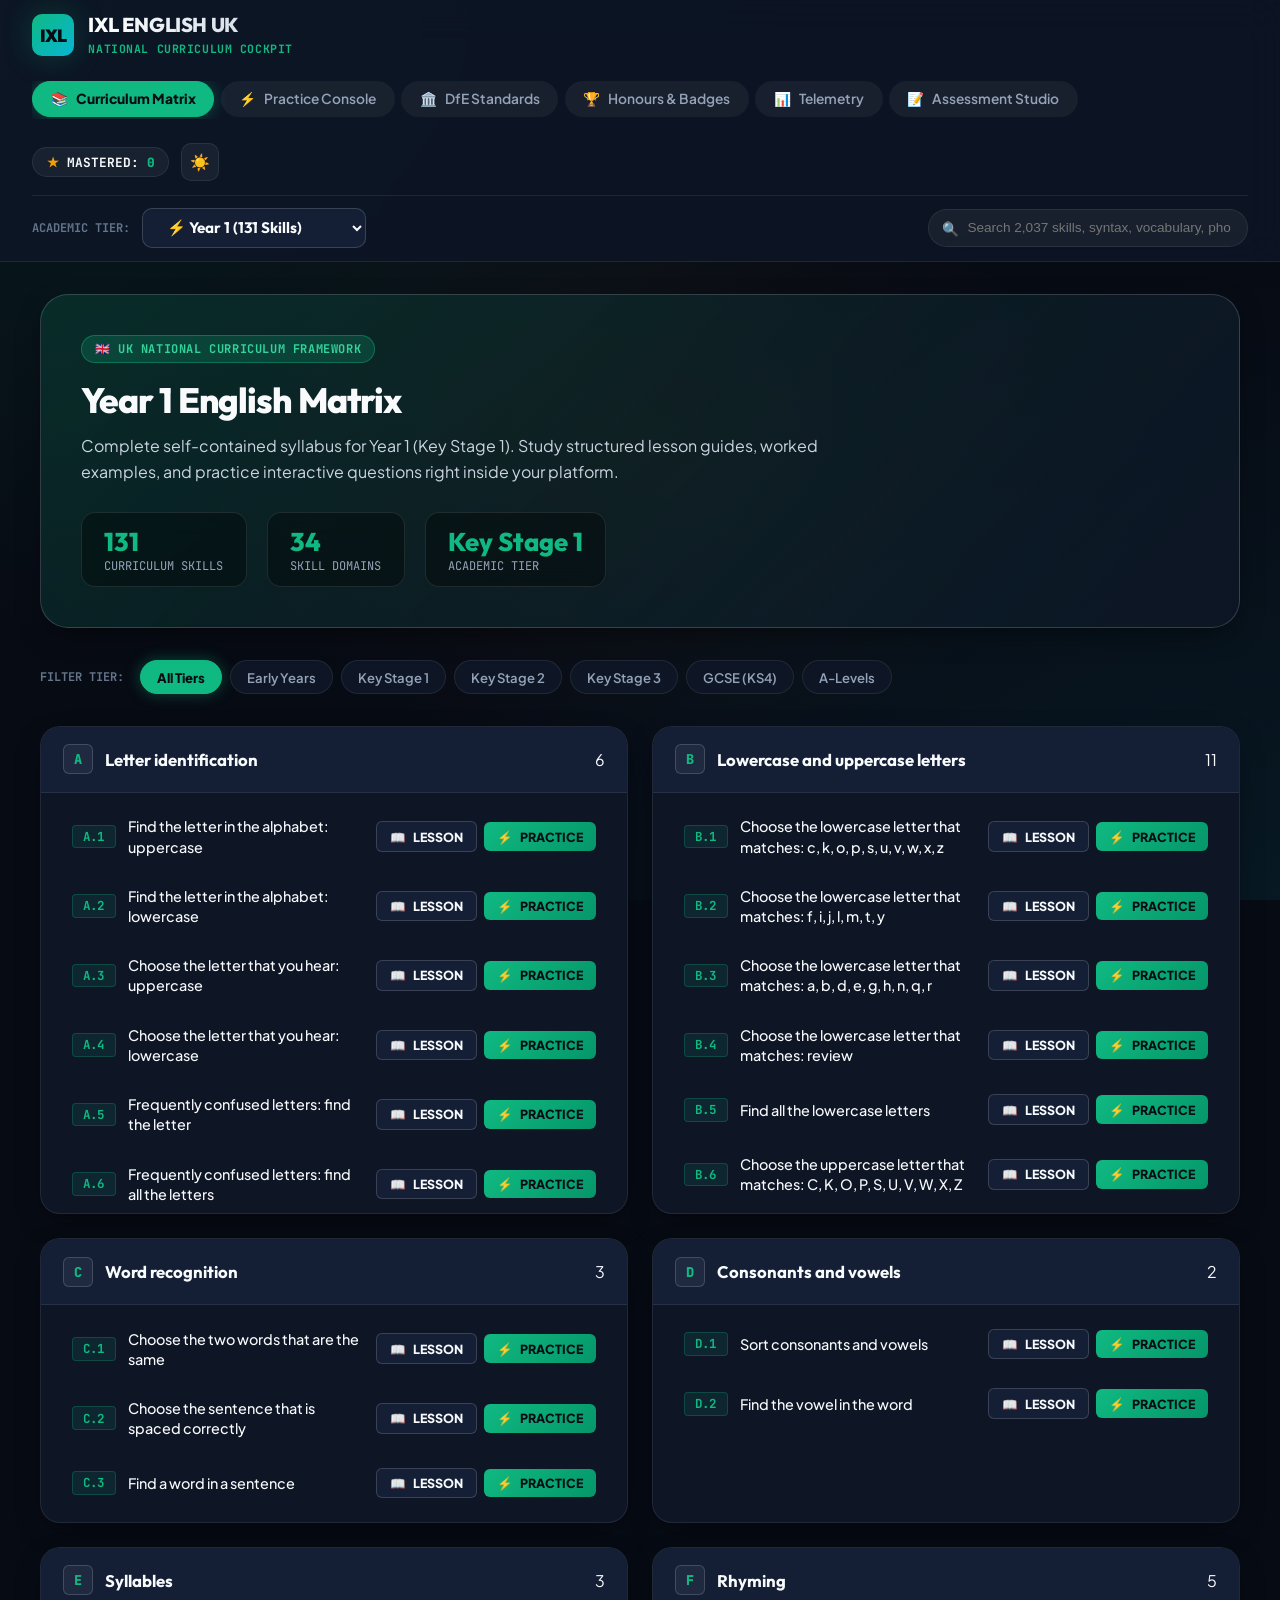
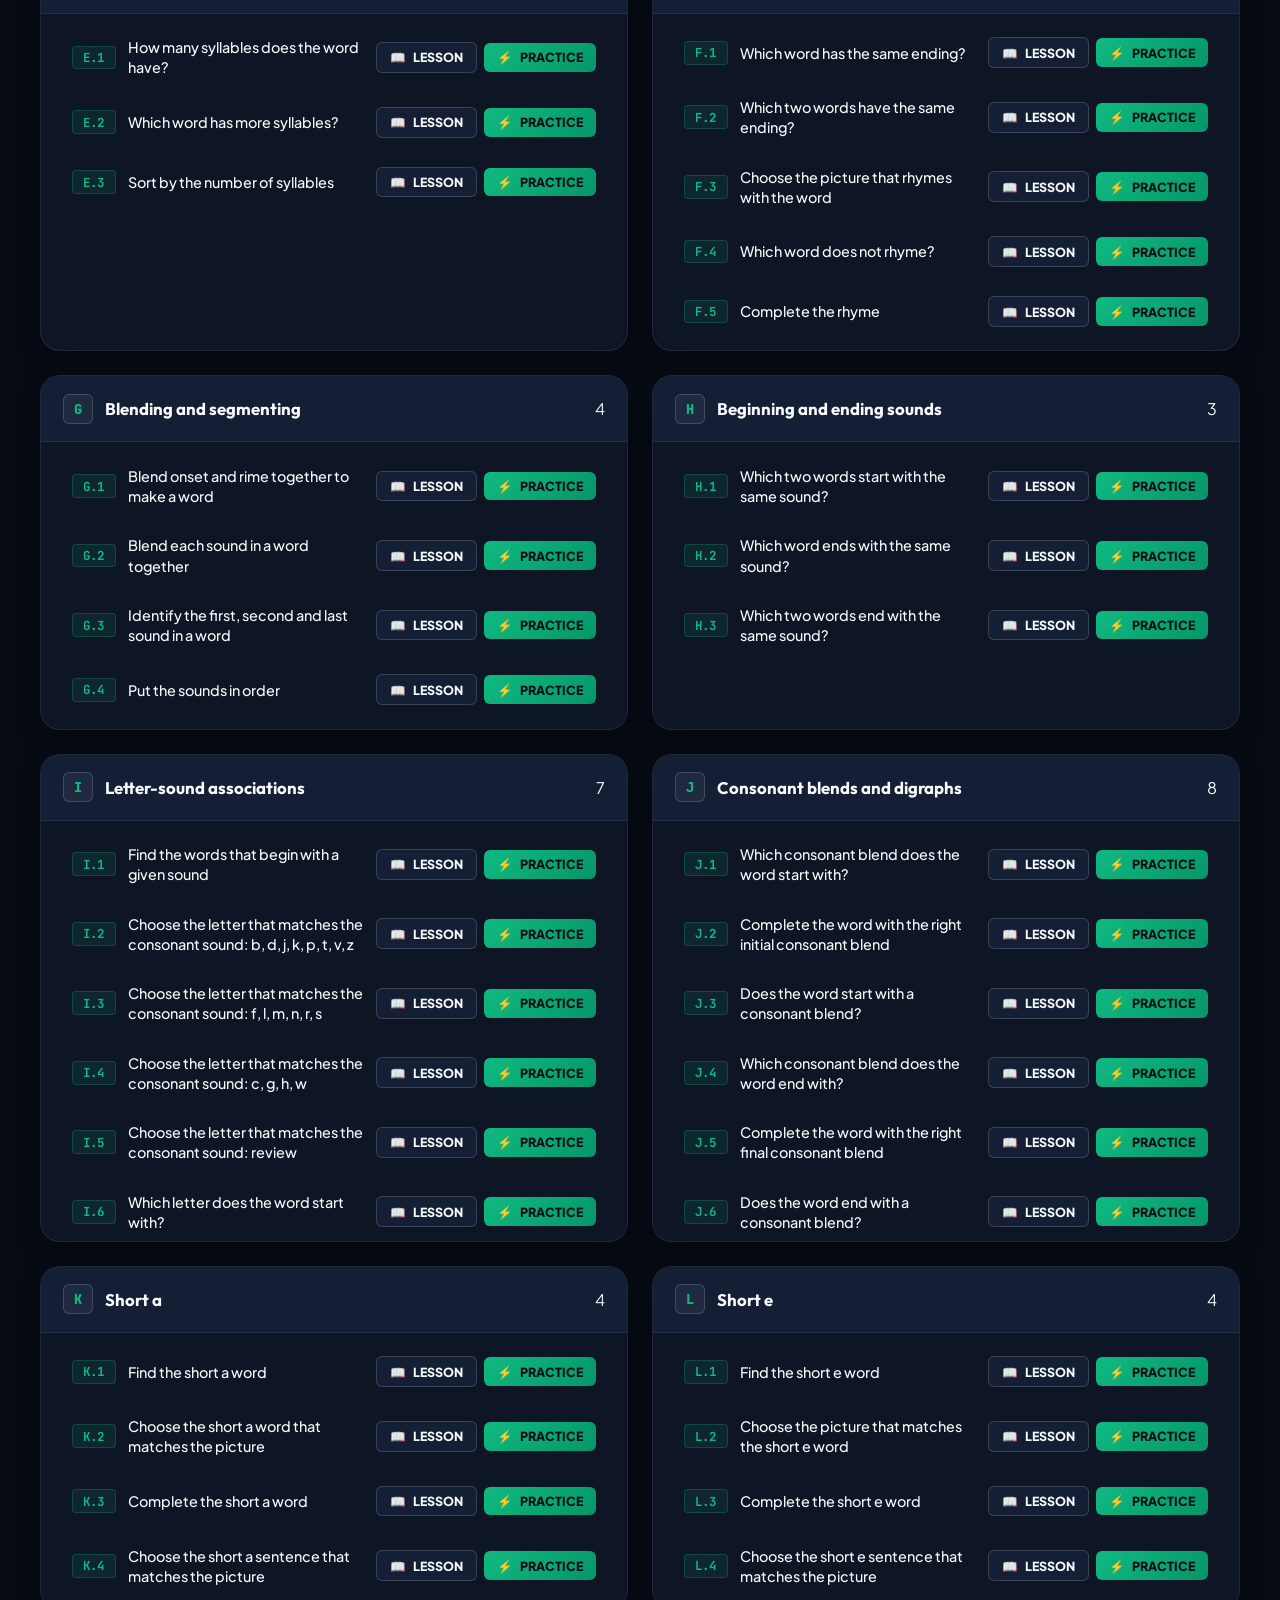
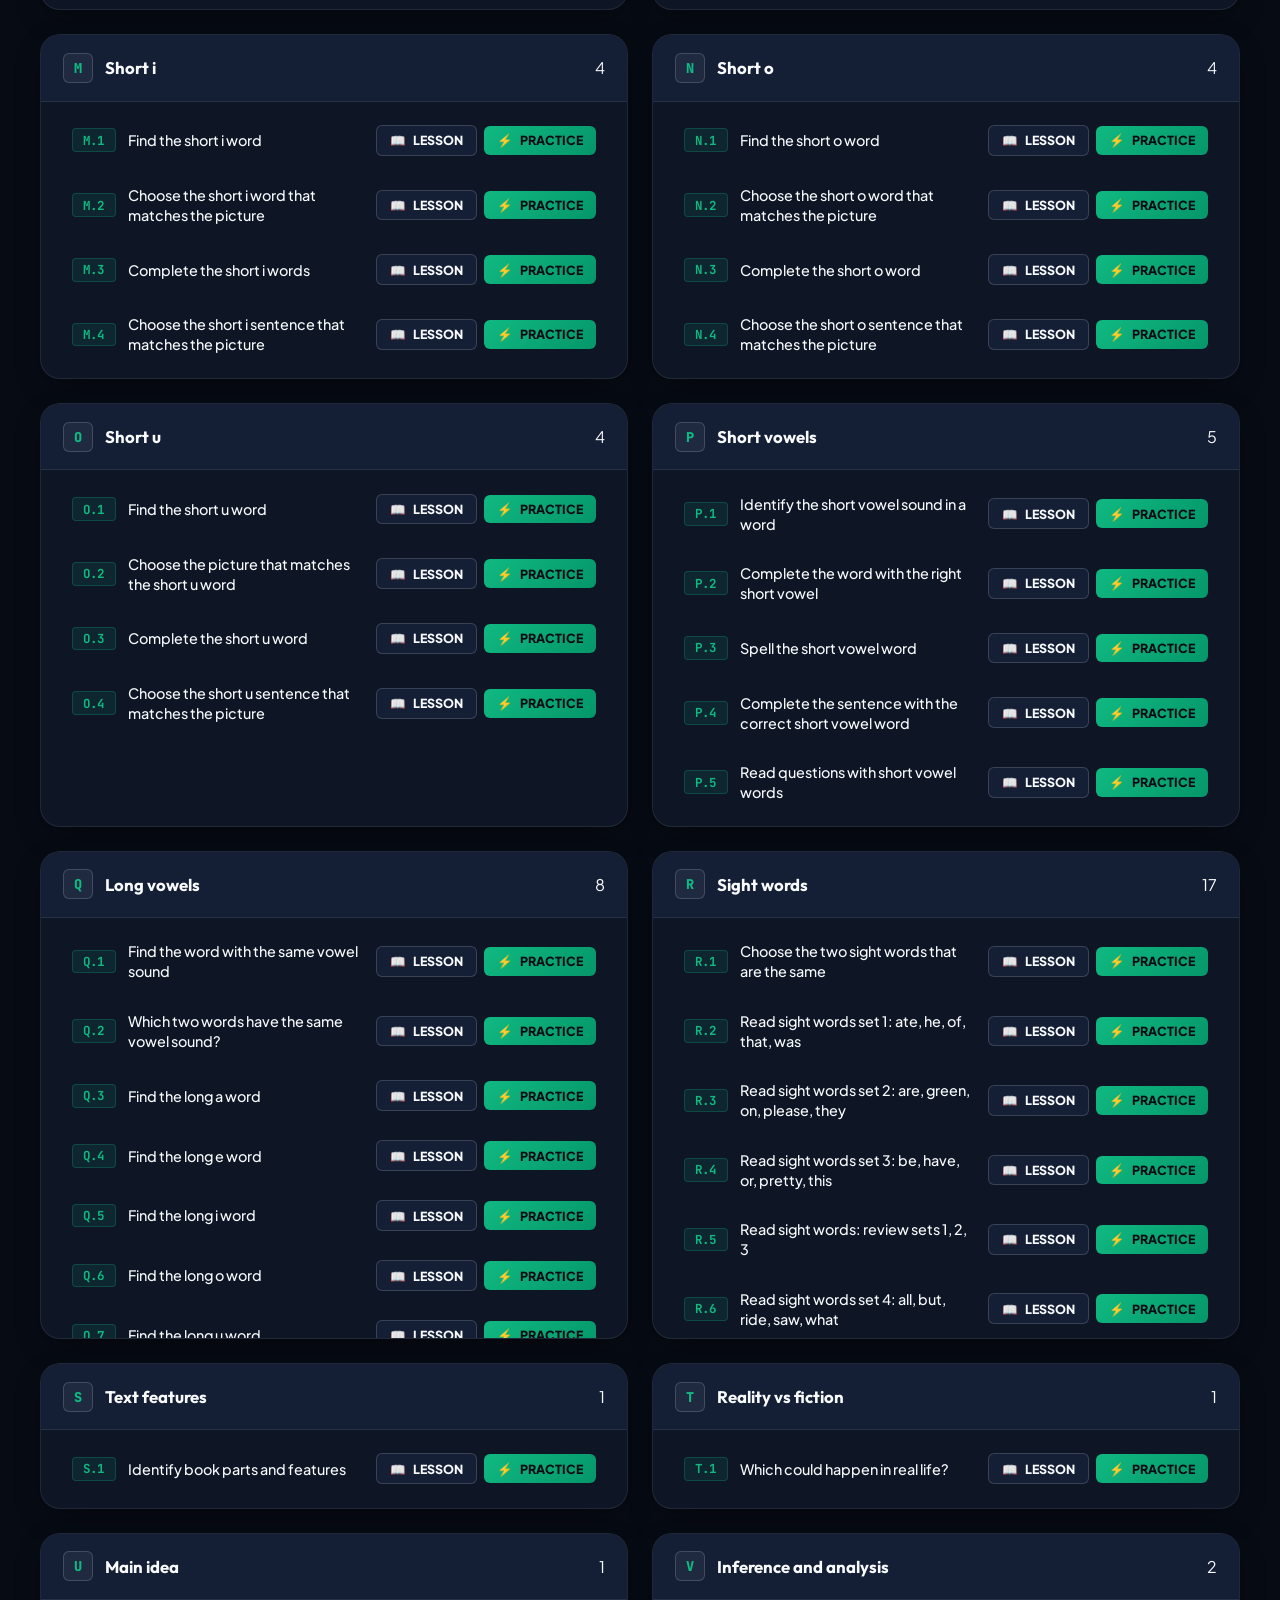
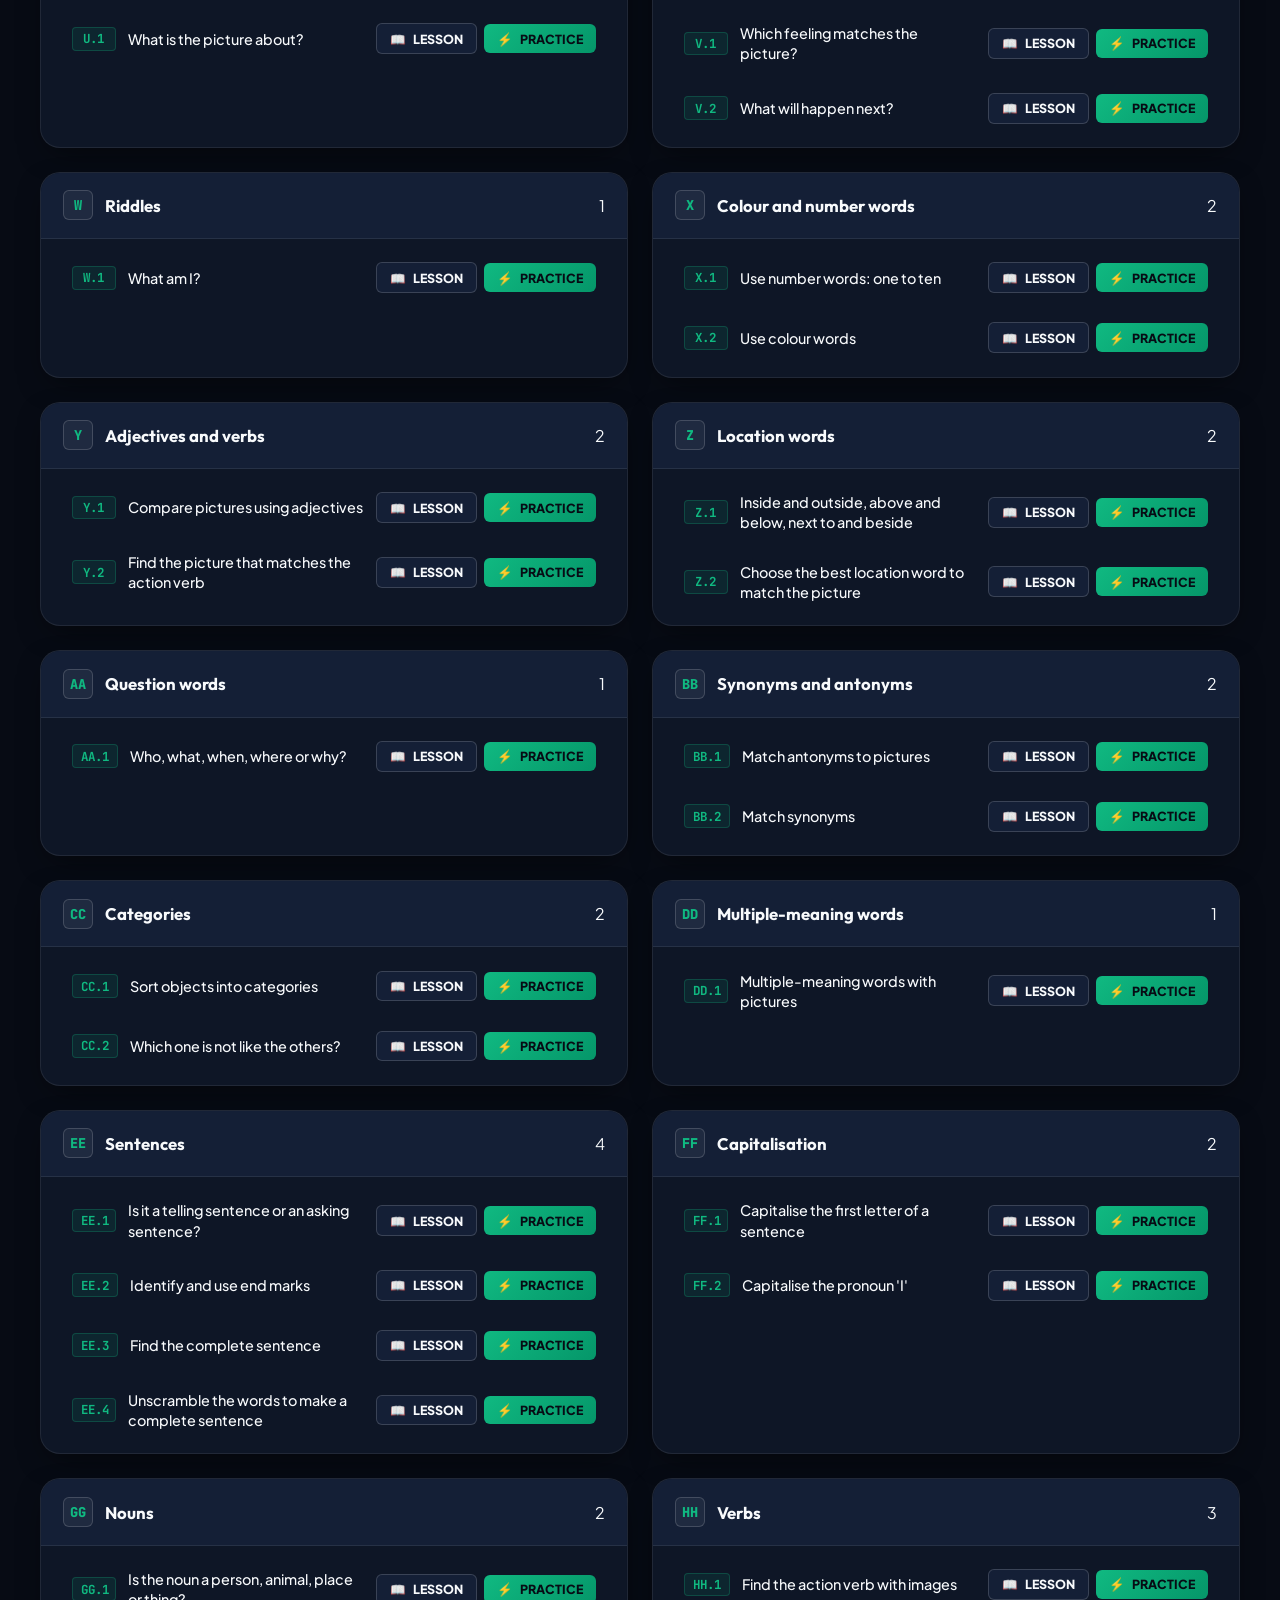
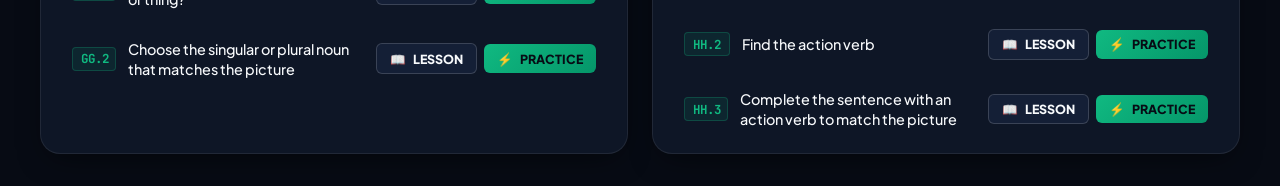
==== index.html @ 1d4b7802 "Add files via upload" ====
<!DOCTYPE html>
<html lang="en" dir="ltr" data-theme="dark">
<head>
  <meta charset="UTF-8">
  <meta name="viewport" content="width=device-width, initial-scale=1.0">
  <title>IXL UK English — Interactive Learning Cockpit</title>
  
  <!-- Fonts -->
  <link rel="preconnect" href="https://fonts.googleapis.com">
  <link rel="preconnect" href="https://fonts.gstatic.com" crossorigin>
  <link href="https://fonts.googleapis.com/css2?family=Outfit:wght@400;500;600;700;800;900&family=Plus+Jakarta+Sans:wght@400;500;600;700;800&family=JetBrains+Mono:wght@400;600;700;800&display=swap" rel="stylesheet">
  
  <!-- Stylesheets -->
  <link rel="stylesheet" href="styles.css">
  <link rel="icon" href="data:image/svg+xml,<svg xmlns='http://www.w3.org/2000/svg' viewBox='0 0 100 100'><text y='.9em' font-size='90'>⚡</text></svg>">
</head>
<body>

  <!-- Confetti Celebration Canvas -->
  <canvas id="confettiCanvas"></canvas>

  <!-- Horizontal App Header -->
  <header class="app-header">
    <!-- Top Row: Brand, Nav Modules, Search & Tools -->
    <div class="header-top-row">
      <a href="#" class="brand-wrapper" onclick="window.app.switchTab('curriculum'); return false;">
        <div class="brand-icon">IXL</div>
        <div class="brand-title-group">
          <h1>IXL ENGLISH UK</h1>
          <span>NATIONAL CURRICULUM COCKPIT</span>
        </div>
      </a>

      <!-- Horizontal Module Navigation -->
      <nav class="top-nav-tabs-bar">
        <button class="top-nav-btn active" data-tab="curriculum">
          <span>📚</span>
          <span>Curriculum Matrix</span>
        </button>
        <button class="top-nav-btn" data-tab="practice">
          <span>⚡</span>
          <span>Practice Console</span>
        </button>
        <button class="top-nav-btn" data-tab="standards">
          <span>🏛️</span>
          <span>DfE Standards</span>
        </button>
        <button class="top-nav-btn" data-tab="awards">
          <span>🏆</span>
          <span>Honours & Badges</span>
        </button>
        <button class="top-nav-btn" data-tab="analytics">
          <span>📊</span>
          <span>Telemetry</span>
        </button>
        <button class="top-nav-btn" data-tab="worksheets">
          <span>📝</span>
          <span>Assessment Studio</span>
        </button>
      </nav>

      <!-- Tools & HUD -->
      <div class="header-tools-group">
        <div class="score-badge-hud" title="Mastered Skills (100 SmartScore)">
          <span style="color: var(--accent-amber);">★</span>
          <span>MASTERED:</span>
          <span id="userStarCount" style="color: var(--accent-primary); font-weight: 800;">0</span>
        </div>

        <button class="tool-icon-btn" id="themeToggleBtn" title="Toggle Theme (Dark / Light)">
          <span id="themeIcon">☀️</span>
        </button>
      </div>
    </div>

    <!-- Bottom Controls Row: Horizontal Year Selector & Live Search -->
    <div class="header-controls-row">
      <div class="horizontal-year-selector">
        <span style="font-family: var(--font-mono); font-size: 0.75rem; font-weight: 700; color: var(--text-tertiary); text-transform: uppercase;">Academic Tier:</span>
        <select id="horizontalYearSelect" class="year-dropdown-select" onchange="window.app.selectYear(this.value)">
          <!-- Populated by app.js -->
        </select>
      </div>

      <div class="header-search-box">
        <span class="search-icon-fixed">🔍</span>
        <input type="text" id="globalSearchInput" class="header-search-input" placeholder="Search 2,037 skills, syntax, vocabulary, phonics...">
      </div>
    </div>
  </header>

  <!-- Full-Width Main Viewport -->
  <main class="main-viewport" id="mainContentArea">
    <!-- Rendered dynamically by app.js -->
  </main>

  <!-- Offline Script Engines -->
  <script src="data.js"></script>
  <script src="lessons_engine.js"></script>
  <script src="app.js"></script>
</body>
</html>
---- styles.css ----
@import url('https://fonts.googleapis.com/css2?family=Outfit:wght@400;500;600;700;800;900&family=Plus+Jakarta+Sans:wght@400;500;600;700;800&family=JetBrains+Mono:wght@400;600;700;800&display=swap');

:root {
  /* Vibrant Interactive Palette (Emerald Neon & Cyber Cyan) - NO PURPLE */
  --bg-app: #070b14;
  --bg-surface: #0e1626;
  --bg-surface-elevated: #141f36;
  --bg-surface-glass: rgba(14, 22, 38, 0.85);
  --bg-subtle: rgba(255, 255, 255, 0.05);
  --bg-hover: rgba(255, 255, 255, 0.08);

  --text-primary: #f8fafc;
  --text-secondary: #94a3b8;
  --text-tertiary: #64748b;

  --accent-primary: #10b981;
  --accent-primary-hover: #059669;
  --accent-primary-glow: rgba(16, 185, 129, 0.35);
  
  --accent-cyan: #06b6d4;
  --accent-cyan-hover: #0891b2;
  --accent-cyan-glow: rgba(6, 182, 212, 0.35);

  --accent-amber: #f59e0b;
  --accent-rose: #f43f5e;
  --accent-blue: #2563eb;

  --border-subtle: rgba(255, 255, 255, 0.08);
  --border-medium: rgba(255, 255, 255, 0.16);
  --border-focus: #10b981;

  --font-display: 'Outfit', sans-serif;
  --font-body: 'Plus Jakarta Sans', sans-serif;
  --font-mono: 'JetBrains Mono', monospace;

  --radius-xs: 6px;
  --radius-sm: 10px;
  --radius-md: 14px;
  --radius-lg: 20px;
  --radius-xl: 28px;
  --radius-full: 9999px;

  --shadow-glow-emerald: 0 0 30px rgba(16, 185, 129, 0.25);
  --shadow-glow-cyan: 0 0 30px rgba(6, 182, 212, 0.25);
  --shadow-card: 0 10px 30px -10px rgba(0, 0, 0, 0.6);

  --transition-fast: 0.18s cubic-bezier(0.16, 1, 0.3, 1);
  --transition-smooth: 0.3s cubic-bezier(0.16, 1, 0.3, 1);
}

[data-theme="light"] {
  --bg-app: #f1f5f9;
  --bg-surface: #ffffff;
  --bg-surface-elevated: #f8fafc;
  --bg-surface-glass: rgba(255, 255, 255, 0.92);
  --bg-subtle: rgba(0, 0, 0, 0.03);
  --bg-hover: rgba(0, 0, 0, 0.06);

  --text-primary: #090e1a;
  --text-secondary: #475569;
  --text-tertiary: #94a3b8;

  --border-subtle: rgba(0, 0, 0, 0.08);
  --border-medium: rgba(0, 0, 0, 0.16);
  --shadow-card: 0 10px 30px -10px rgba(0, 0, 0, 0.08);
}

* {
  box-sizing: border-box;
  margin: 0;
  padding: 0;
  -webkit-font-smoothing: antialiased;
}

body {
  font-family: var(--font-body);
  background-color: var(--bg-app);
  color: var(--text-primary);
  min-height: 100vh;
  display: flex;
  flex-direction: column;
  overflow-x: hidden;
  background-image: 
    radial-gradient(at 0% 0%, rgba(16, 185, 129, 0.1) 0px, transparent 50%),
    radial-gradient(at 100% 100%, rgba(6, 182, 212, 0.08) 0px, transparent 50%),
    radial-gradient(at 50% 50%, rgba(245, 158, 11, 0.04) 0px, transparent 50%);
  background-attachment: fixed;
}

/* Scrollbar */
::-webkit-scrollbar { width: 6px; height: 6px; }
::-webkit-scrollbar-track { background: transparent; }
::-webkit-scrollbar-thumb { background: var(--border-medium); border-radius: var(--radius-full); }
::-webkit-scrollbar-thumb:hover { background: var(--text-tertiary); }

/* App Header */
.app-header {
  background: var(--bg-surface-glass);
  backdrop-filter: blur(20px);
  -webkit-backdrop-filter: blur(20px);
  border-bottom: 1px solid var(--border-subtle);
  position: sticky;
  top: 0;
  z-index: 100;
  padding: 0.85rem 2rem;
  display: flex;
  flex-direction: column;
  gap: 0.85rem;
}

.header-top-row {
  display: flex;
  align-items: center;
  justify-content: space-between;
  gap: 1.5rem;
  flex-wrap: wrap;
}

.brand-wrapper {
  display: flex;
  align-items: center;
  gap: 0.9rem;
  text-decoration: none;
  color: inherit;
}

.brand-icon {
  width: 42px;
  height: 42px;
  border-radius: var(--radius-sm);
  background: linear-gradient(135deg, var(--accent-primary) 0%, var(--accent-cyan) 100%);
  color: #070b14;
  display: flex;
  align-items: center;
  justify-content: center;
  font-family: var(--font-display);
  font-weight: 900;
  font-size: 1.1rem;
  box-shadow: var(--shadow-glow-emerald);
  letter-spacing: -0.05em;
}

.brand-title-group h1 {
  font-family: var(--font-display);
  font-size: 1.25rem;
  font-weight: 800;
  letter-spacing: -0.02em;
  line-height: 1.1;
  background: linear-gradient(90deg, #ffffff 0%, #cbd5e1 100%);
  -webkit-background-clip: text;
  -webkit-text-fill-color: transparent;
}

[data-theme="light"] .brand-title-group h1 {
  background: linear-gradient(90deg, #090e1a 0%, #334155 100%);
  -webkit-background-clip: text;
  -webkit-text-fill-color: transparent;
}

.brand-title-group span {
  font-size: 0.72rem;
  font-family: var(--font-mono);
  color: var(--accent-primary);
  letter-spacing: 0.05em;
  text-transform: uppercase;
  font-weight: 700;
}

/* Horizontal Top Navigation Tabs */
.top-nav-tabs-bar {
  display: flex;
  align-items: center;
  gap: 0.4rem;
  overflow-x: auto;
  padding-bottom: 2px;
}

.top-nav-btn {
  display: flex;
  align-items: center;
  gap: 0.5rem;
  padding: 0.55rem 1.1rem;
  border-radius: var(--radius-full);
  border: 1px solid transparent;
  background: var(--bg-subtle);
  color: var(--text-secondary);
  font-family: var(--font-body);
  font-size: 0.86rem;
  font-weight: 600;
  cursor: pointer;
  white-space: nowrap;
  transition: var(--transition-fast);
}

.top-nav-btn:hover {
  background: var(--bg-hover);
  color: var(--text-primary);
}

.top-nav-btn.active {
  background: var(--accent-primary);
  color: #070b14;
  font-weight: 800;
  border-color: var(--accent-primary);
  box-shadow: 0 0 15px var(--accent-primary-glow);
}

/* Horizontal Controls Strip */
.header-controls-row {
  display: flex;
  align-items: center;
  justify-content: space-between;
  gap: 1.25rem;
  flex-wrap: wrap;
  border-top: 1px solid var(--border-subtle);
  padding-top: 0.75rem;
}

.horizontal-year-selector {
  display: flex;
  align-items: center;
  gap: 0.75rem;
  flex-wrap: wrap;
}

.year-dropdown-select {
  height: 40px;
  background: var(--bg-surface-elevated);
  border: 1.5px solid var(--border-medium);
  border-radius: var(--radius-sm);
  color: var(--text-primary);
  font-family: var(--font-display);
  font-size: 0.95rem;
  font-weight: 700;
  padding: 0 1.25rem;
  cursor: pointer;
  outline: none;
  transition: var(--transition-fast);
}

.year-dropdown-select:focus {
  border-color: var(--accent-primary);
  box-shadow: 0 0 0 3px var(--accent-primary-glow);
}

.year-quick-pills-row {
  display: flex;
  gap: 0.35rem;
  overflow-x: auto;
  max-width: 650px;
}

.year-quick-pill {
  background: var(--bg-subtle);
  border: 1px solid var(--border-subtle);
  color: var(--text-secondary);
  font-family: var(--font-mono);
  font-size: 0.76rem;
  font-weight: 600;
  padding: 0.35rem 0.7rem;
  border-radius: var(--radius-xs);
  cursor: pointer;
  white-space: nowrap;
  transition: var(--transition-fast);
}

.year-quick-pill:hover {
  background: var(--bg-hover);
  color: var(--text-primary);
}

.year-quick-pill.active {
  background: rgba(16, 185, 129, 0.15);
  border-color: var(--accent-primary);
  color: var(--accent-primary);
  font-weight: 800;
}

.header-search-box {
  position: relative;
  flex: 0 1 320px;
}

.header-search-input {
  width: 100%;
  height: 38px;
  background: var(--bg-subtle);
  border: 1px solid var(--border-subtle);
  border-radius: var(--radius-full);
  padding: 0 1rem 0 2.4rem;
  font-size: 0.85rem;
  color: var(--text-primary);
  outline: none;
  transition: var(--transition-fast);
}

.header-search-input:focus {
  background: var(--bg-surface);
  border-color: var(--accent-primary);
  box-shadow: 0 0 0 3px var(--accent-primary-glow);
}

.search-icon-fixed {
  position: absolute;
  left: 0.9rem;
  top: 50%;
  transform: translateY(-50%);
  color: var(--text-tertiary);
  font-size: 0.85rem;
  pointer-events: none;
}

.header-tools-group {
  display: flex;
  align-items: center;
  gap: 0.75rem;
}

.score-badge-hud {
  display: flex;
  align-items: center;
  gap: 0.5rem;
  background: var(--bg-subtle);
  border: 1px solid var(--border-subtle);
  padding: 0.35rem 0.85rem;
  border-radius: var(--radius-full);
  font-family: var(--font-mono);
  font-size: 0.8rem;
  font-weight: 700;
}

.tool-icon-btn {
  width: 38px;
  height: 38px;
  border-radius: var(--radius-sm);
  background: var(--bg-subtle);
  border: 1px solid var(--border-subtle);
  color: var(--text-secondary);
  display: flex;
  align-items: center;
  justify-content: center;
  cursor: pointer;
  font-size: 1rem;
  transition: var(--transition-fast);
}

.tool-icon-btn:hover {
  background: var(--bg-hover);
  color: var(--text-primary);
  border-color: var(--border-medium);
}

/* Full Width Main Viewport */
.main-viewport {
  flex: 1;
  padding: 2rem 2.5rem;
  max-width: 1600px;
  margin: 0 auto;
  width: 100%;
}

/* Hero Section */
.view-hero-card {
  background: linear-gradient(135deg, rgba(16, 185, 129, 0.15) 0%, rgba(14, 22, 38, 0.85) 100%);
  border: 1.5px solid var(--border-medium);
  border-radius: var(--radius-xl);
  padding: 2.5rem;
  margin-bottom: 2rem;
  position: relative;
  overflow: hidden;
  box-shadow: var(--shadow-card);
}

.hero-tag-badge {
  display: inline-flex;
  align-items: center;
  gap: 0.4rem;
  background: rgba(16, 185, 129, 0.2);
  border: 1px solid rgba(16, 185, 129, 0.4);
  color: #34d399;
  font-family: var(--font-mono);
  font-size: 0.75rem;
  font-weight: 700;
  text-transform: uppercase;
  letter-spacing: 0.05em;
  padding: 0.3rem 0.8rem;
  border-radius: var(--radius-full);
  margin-bottom: 1rem;
}

.hero-heading {
  font-family: var(--font-display);
  font-size: 2.2rem;
  font-weight: 800;
  letter-spacing: -0.03em;
  line-height: 1.2;
  margin-bottom: 0.75rem;
}

.hero-subtitle {
  color: #cbd5e1;
  font-size: 1rem;
  max-width: 750px;
  line-height: 1.6;
  margin-bottom: 1.75rem;
}

.hero-telemetry-row {
  display: flex;
  gap: 1.25rem;
  flex-wrap: wrap;
}

.telemetry-node {
  background: rgba(0, 0, 0, 0.35);
  border: 1px solid rgba(255, 255, 255, 0.1);
  backdrop-filter: blur(10px);
  padding: 0.75rem 1.4rem;
  border-radius: var(--radius-md);
  display: flex;
  flex-direction: column;
}

.telemetry-node-val {
  font-family: var(--font-display);
  font-size: 1.6rem;
  font-weight: 800;
  color: var(--accent-primary);
}

.telemetry-node-label {
  font-size: 0.75rem;
  font-family: var(--font-mono);
  color: #94a3b8;
  text-transform: uppercase;
}

/* Key Stage Filter Pills */
.filter-strip {
  display: flex;
  gap: 0.5rem;
  flex-wrap: wrap;
  align-items: center;
  margin-bottom: 2rem;
}

.filter-pill {
  background: var(--bg-surface);
  border: 1px solid var(--border-subtle);
  color: var(--text-secondary);
  font-family: var(--font-body);
  font-size: 0.82rem;
  font-weight: 600;
  padding: 0.45rem 1rem;
  border-radius: var(--radius-full);
  cursor: pointer;
  transition: var(--transition-fast);
}

.filter-pill:hover {
  background: var(--bg-hover);
  color: var(--text-primary);
  border-color: var(--border-medium);
}

.filter-pill.active {
  background: var(--accent-primary);
  color: #070b14;
  border-color: var(--accent-primary);
  font-weight: 800;
  box-shadow: 0 0 15px var(--accent-primary-glow);
}

/* Curriculum Grid */
.curriculum-grid {
  display: grid;
  grid-template-columns: repeat(auto-fill, minmax(440px, 1fr));
  gap: 1.5rem;
}

.module-card {
  background: var(--bg-surface);
  border: 1px solid var(--border-subtle);
  border-radius: var(--radius-lg);
  overflow: hidden;
  box-shadow: var(--shadow-card);
  transition: var(--transition-smooth);
  display: flex;
  flex-direction: column;
}

.module-card:hover {
  border-color: var(--border-medium);
  transform: translateY(-3px);
}

.module-card-header {
  padding: 1.1rem 1.4rem;
  background: var(--bg-surface-elevated);
  border-bottom: 1px solid var(--border-subtle);
  display: flex;
  align-items: center;
  justify-content: space-between;
}

.module-code-badge {
  width: 30px;
  height: 30px;
  border-radius: var(--radius-xs);
  background: var(--bg-subtle);
  border: 1px solid var(--border-medium);
  font-family: var(--font-mono);
  font-weight: 800;
  font-size: 0.85rem;
  display: flex;
  align-items: center;
  justify-content: center;
  color: var(--accent-primary);
}

.module-title {
  font-family: var(--font-display);
  font-size: 1.05rem;
  font-weight: 700;
  color: var(--text-primary);
}

.skills-scroll-deck {
  padding: 0.75rem 1rem;
  display: flex;
  flex-direction: column;
  gap: 0.4rem;
  max-height: 420px;
  overflow-y: auto;
}

.skill-row {
  display: flex;
  align-items: center;
  justify-content: space-between;
  padding: 0.65rem 0.85rem;
  border-radius: var(--radius-sm);
  background: transparent;
  border: 1px solid transparent;
  transition: var(--transition-fast);
  gap: 0.75rem;
}

.skill-row:hover {
  background: var(--bg-hover);
  border-color: var(--border-subtle);
}

.skill-row-left {
  display: flex;
  align-items: center;
  gap: 0.75rem;
  flex: 1;
  cursor: pointer;
}

.skill-id-tag {
  font-family: var(--font-mono);
  font-size: 0.78rem;
  font-weight: 700;
  color: var(--accent-primary);
  background: rgba(16, 185, 129, 0.1);
  border: 1px solid rgba(16, 185, 129, 0.25);
  padding: 0.15rem 0.5rem;
  border-radius: 4px;
  min-width: 44px;
  text-align: center;
}

.skill-title-label {
  font-size: 0.9rem;
  font-weight: 500;
  color: var(--text-primary);
  line-height: 1.4;
}

.skill-action-pack {
  display: flex;
  align-items: center;
  gap: 0.4rem;
}

.action-launch-btn {
  background: linear-gradient(135deg, var(--accent-primary) 0%, var(--accent-primary-hover) 100%);
  color: #070b14;
  border: none;
  font-family: var(--font-body);
  font-size: 0.78rem;
  font-weight: 800;
  padding: 0.4rem 0.85rem;
  border-radius: var(--radius-xs);
  cursor: pointer;
  display: flex;
  align-items: center;
  gap: 0.4rem;
  transition: var(--transition-fast);
}

.action-launch-btn:hover {
  filter: brightness(1.15);
  box-shadow: 0 0 12px var(--accent-primary-glow);
}

/* ====================================================
   PRACTICE COCKPIT & COGNITIVE TERMINAL
   ==================================================== */
.cockpit-container {
  max-width: 960px;
  margin: 0 auto;
  display: flex;
  flex-direction: column;
  gap: 1.5rem;
}

.cockpit-hud-bar {
  background: var(--bg-surface);
  border: 1.5px solid var(--border-subtle);
  border-radius: var(--radius-lg);
  padding: 1.25rem 1.75rem;
  display: flex;
  align-items: center;
  justify-content: space-between;
  box-shadow: var(--shadow-card);
}

.cockpit-meta-group h2 {
  font-family: var(--font-display);
  font-size: 1.35rem;
  font-weight: 800;
  letter-spacing: -0.02em;
}

.cockpit-meta-group p {
  font-size: 0.82rem;
  color: var(--text-secondary);
  font-family: var(--font-mono);
}

.hud-smartscore-box {
  display: flex;
  align-items: center;
  gap: 1.25rem;
}

.score-orb-display {
  text-align: center;
  background: linear-gradient(135deg, rgba(16, 185, 129, 0.15) 0%, rgba(6, 182, 212, 0.15) 100%);
  border: 1.5px solid var(--accent-primary);
  padding: 0.6rem 1.4rem;
  border-radius: var(--radius-md);
  box-shadow: var(--shadow-glow-emerald);
}

.score-orb-val {
  font-family: var(--font-display);
  font-size: 2rem;
  font-weight: 900;
  color: #ffffff;
  line-height: 1;
}

[data-theme="light"] .score-orb-val {
  color: var(--accent-primary);
}

.score-orb-label {
  font-family: var(--font-mono);
  font-size: 0.68rem;
  font-weight: 700;
  text-transform: uppercase;
  color: var(--accent-primary);
}

.cockpit-terminal-card {
  background: var(--bg-surface);
  border: 1.5px solid var(--border-subtle);
  border-radius: var(--radius-xl);
  padding: 2.5rem;
  box-shadow: var(--shadow-card);
  display: flex;
  flex-direction: column;
  gap: 2rem;
  position: relative;
}

.terminal-prompt-text {
  font-family: var(--font-display);
  font-size: 1.35rem;
  font-weight: 700;
  line-height: 1.5;
  color: var(--text-primary);
}

.terminal-passage-box {
  background: var(--bg-surface-elevated);
  border-left: 3px solid var(--accent-primary);
  padding: 1.25rem 1.6rem;
  border-radius: 0 var(--radius-md) var(--radius-md) 0;
  font-size: 1.05rem;
  line-height: 1.8;
  color: var(--text-primary);
}

.audio-synthesizer-btn {
  background: var(--bg-subtle);
  border: 1px solid var(--border-medium);
  color: var(--text-primary);
  font-family: var(--font-mono);
  font-size: 0.82rem;
  font-weight: 600;
  padding: 0.55rem 1.1rem;
  border-radius: var(--radius-sm);
  cursor: pointer;
  display: inline-flex;
  align-items: center;
  gap: 0.6rem;
  align-self: flex-start;
  transition: var(--transition-fast);
}

.audio-synthesizer-btn:hover {
  background: var(--bg-hover);
  border-color: var(--accent-primary);
  color: var(--accent-primary);
}

.cockpit-options-grid {
  display: grid;
  grid-template-columns: repeat(auto-fit, minmax(300px, 1fr));
  gap: 1rem;
}

.cockpit-option-btn {
  background: var(--bg-surface-elevated);
  border: 1.5px solid var(--border-subtle);
  border-radius: var(--radius-md);
  padding: 1.2rem 1.4rem;
  font-family: var(--font-body);
  font-size: 1rem;
  font-weight: 600;
  color: var(--text-primary);
  cursor: pointer;
  display: flex;
  align-items: center;
  gap: 1rem;
  transition: var(--transition-fast);
  text-align: left;
}

.cockpit-option-btn:hover {
  border-color: var(--accent-primary);
  background: rgba(16, 185, 129, 0.08);
  transform: translateY(-2px);
}

.cockpit-option-btn.selected {
  border-color: var(--accent-primary);
  background: rgba(16, 185, 129, 0.15);
  box-shadow: 0 0 15px var(--accent-primary-glow);
}

.key-hint-pill {
  width: 24px;
  height: 24px;
  border-radius: var(--radius-xs);
  background: var(--border-subtle);
  font-family: var(--font-mono);
  font-size: 0.75rem;
  font-weight: 700;
  display: flex;
  align-items: center;
  justify-content: center;
  color: var(--text-secondary);
}

.cockpit-option-btn.selected .key-hint-pill {
  background: var(--accent-primary);
  color: #070b14;
}

.cockpit-footer-controls {
  display: flex;
  justify-content: space-between;
  align-items: center;
  padding-top: 1rem;
  border-top: 1px solid var(--border-subtle);
}

.btn-execute-answer {
  background: linear-gradient(135deg, var(--accent-primary) 0%, var(--accent-cyan) 100%);
  color: #070b14;
  border: none;
  font-family: var(--font-display);
  font-size: 1.05rem;
  font-weight: 900;
  padding: 0.9rem 2.5rem;
  border-radius: var(--radius-md);
  cursor: pointer;
  box-shadow: var(--shadow-glow-emerald);
  transition: var(--transition-fast);
}

.btn-execute-answer:hover {
  filter: brightness(1.15);
  transform: translateY(-2px);
}

/* Diagnostic Feedback */
.diagnostic-terminal-feedback {
  border-radius: var(--radius-lg);
  padding: 1.6rem 1.8rem;
  margin-top: 1.5rem;
  display: flex;
  flex-direction: column;
  gap: 1rem;
  animation: slideUp 0.3s cubic-bezier(0.16, 1, 0.3, 1);
}

.diag-correct {
  background: rgba(16, 185, 129, 0.1);
  border: 1.5px solid var(--accent-primary);
}

.diag-incorrect {
  background: rgba(244, 63, 94, 0.1);
  border: 1.5px solid var(--accent-rose);
}

.diag-title {
  font-family: var(--font-display);
  font-size: 1.15rem;
  font-weight: 800;
  display: flex;
  align-items: center;
  gap: 0.6rem;
}

.diag-correct .diag-title { color: var(--accent-primary); }
.diag-incorrect .diag-title { color: var(--accent-rose); }

.diag-body-card {
  background: var(--bg-surface);
  border: 1px solid var(--border-subtle);
  border-radius: var(--radius-md);
  padding: 1.25rem;
  font-size: 0.95rem;
  line-height: 1.7;
}

/* Animations */
@keyframes slideUp {
  from { opacity: 0; transform: translateY(12px); }
  to { opacity: 1; transform: translateY(0); }
}

/* Confetti Canvas */
#confettiCanvas {
  position: fixed;
  inset: 0;
  width: 100vw;
  height: 100vh;
  pointer-events: none;
  z-index: 9999;
}

/* Responsive */
@media (max-width: 900px) {
  .app-header {
    padding: 1rem;
  }
  .main-viewport {
    padding: 1.25rem;
  }
  .curriculum-grid {
    grid-template-columns: 1fr;
  }
}
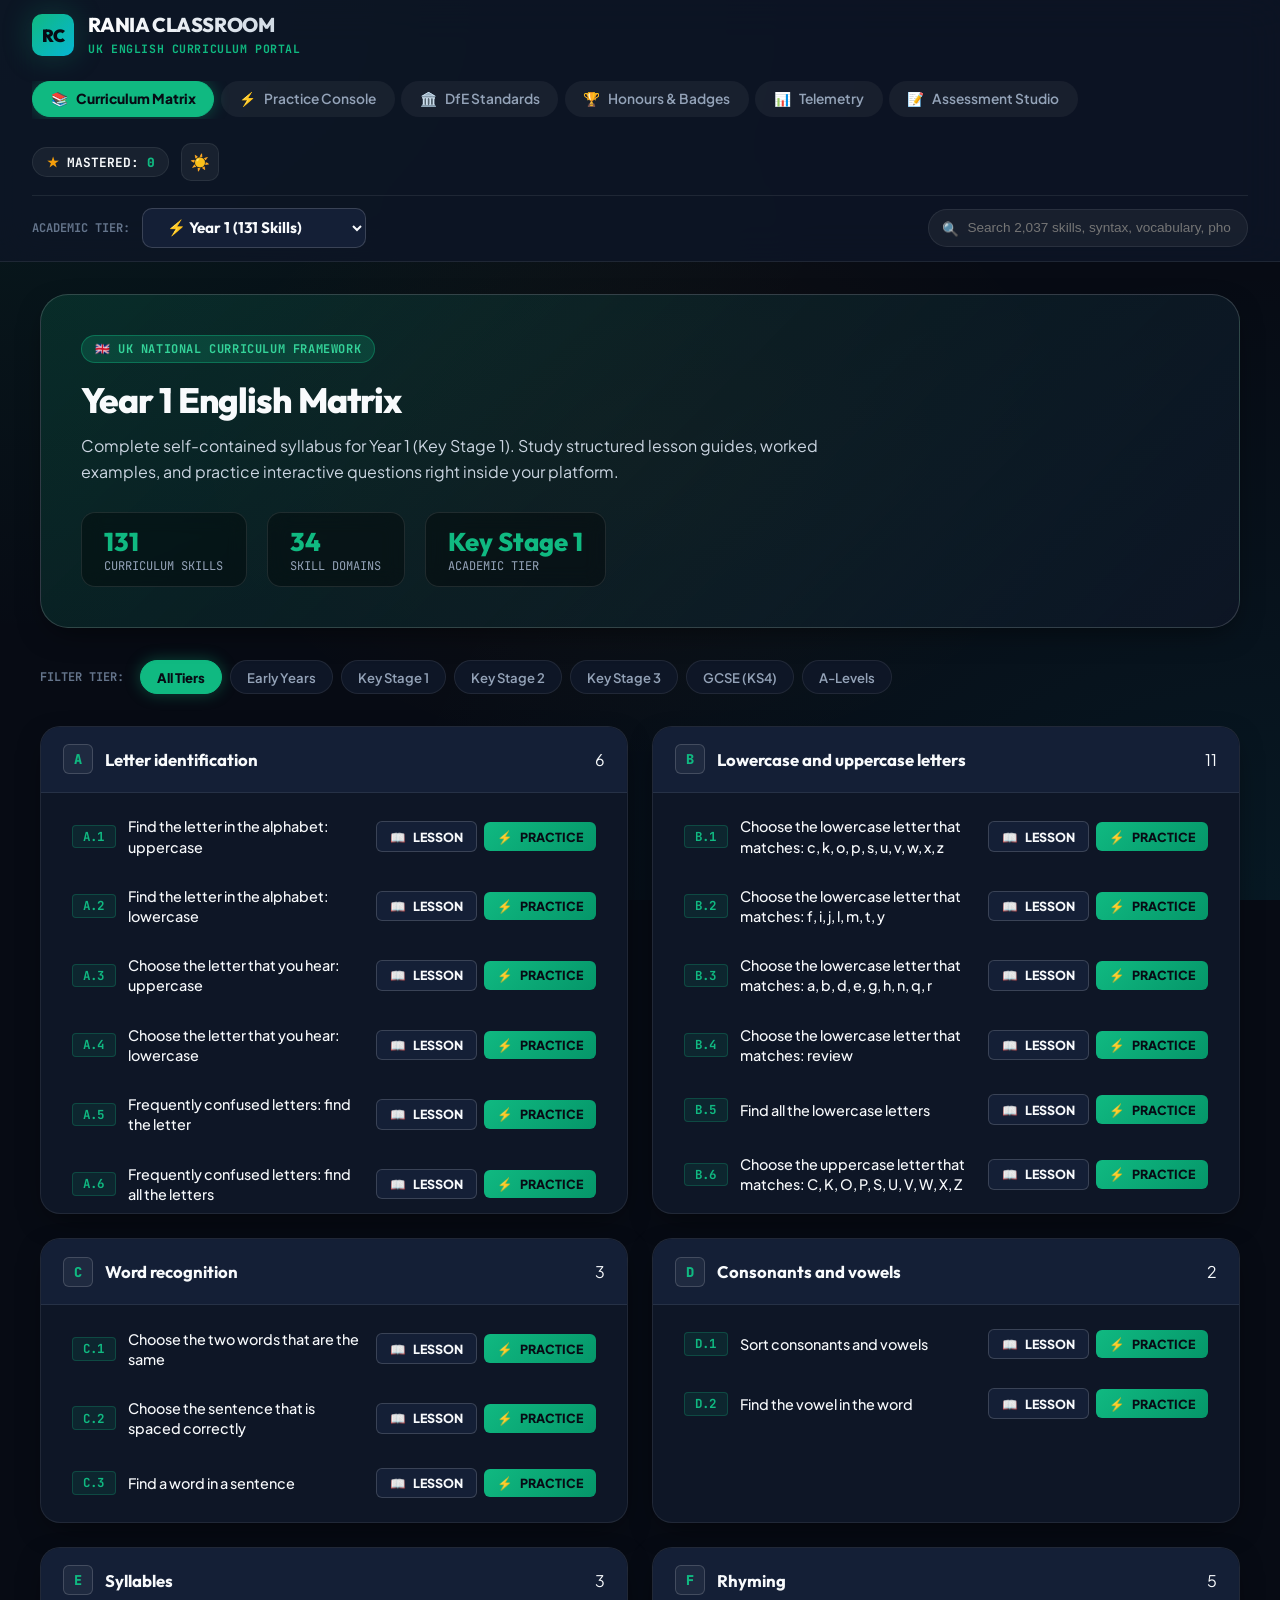
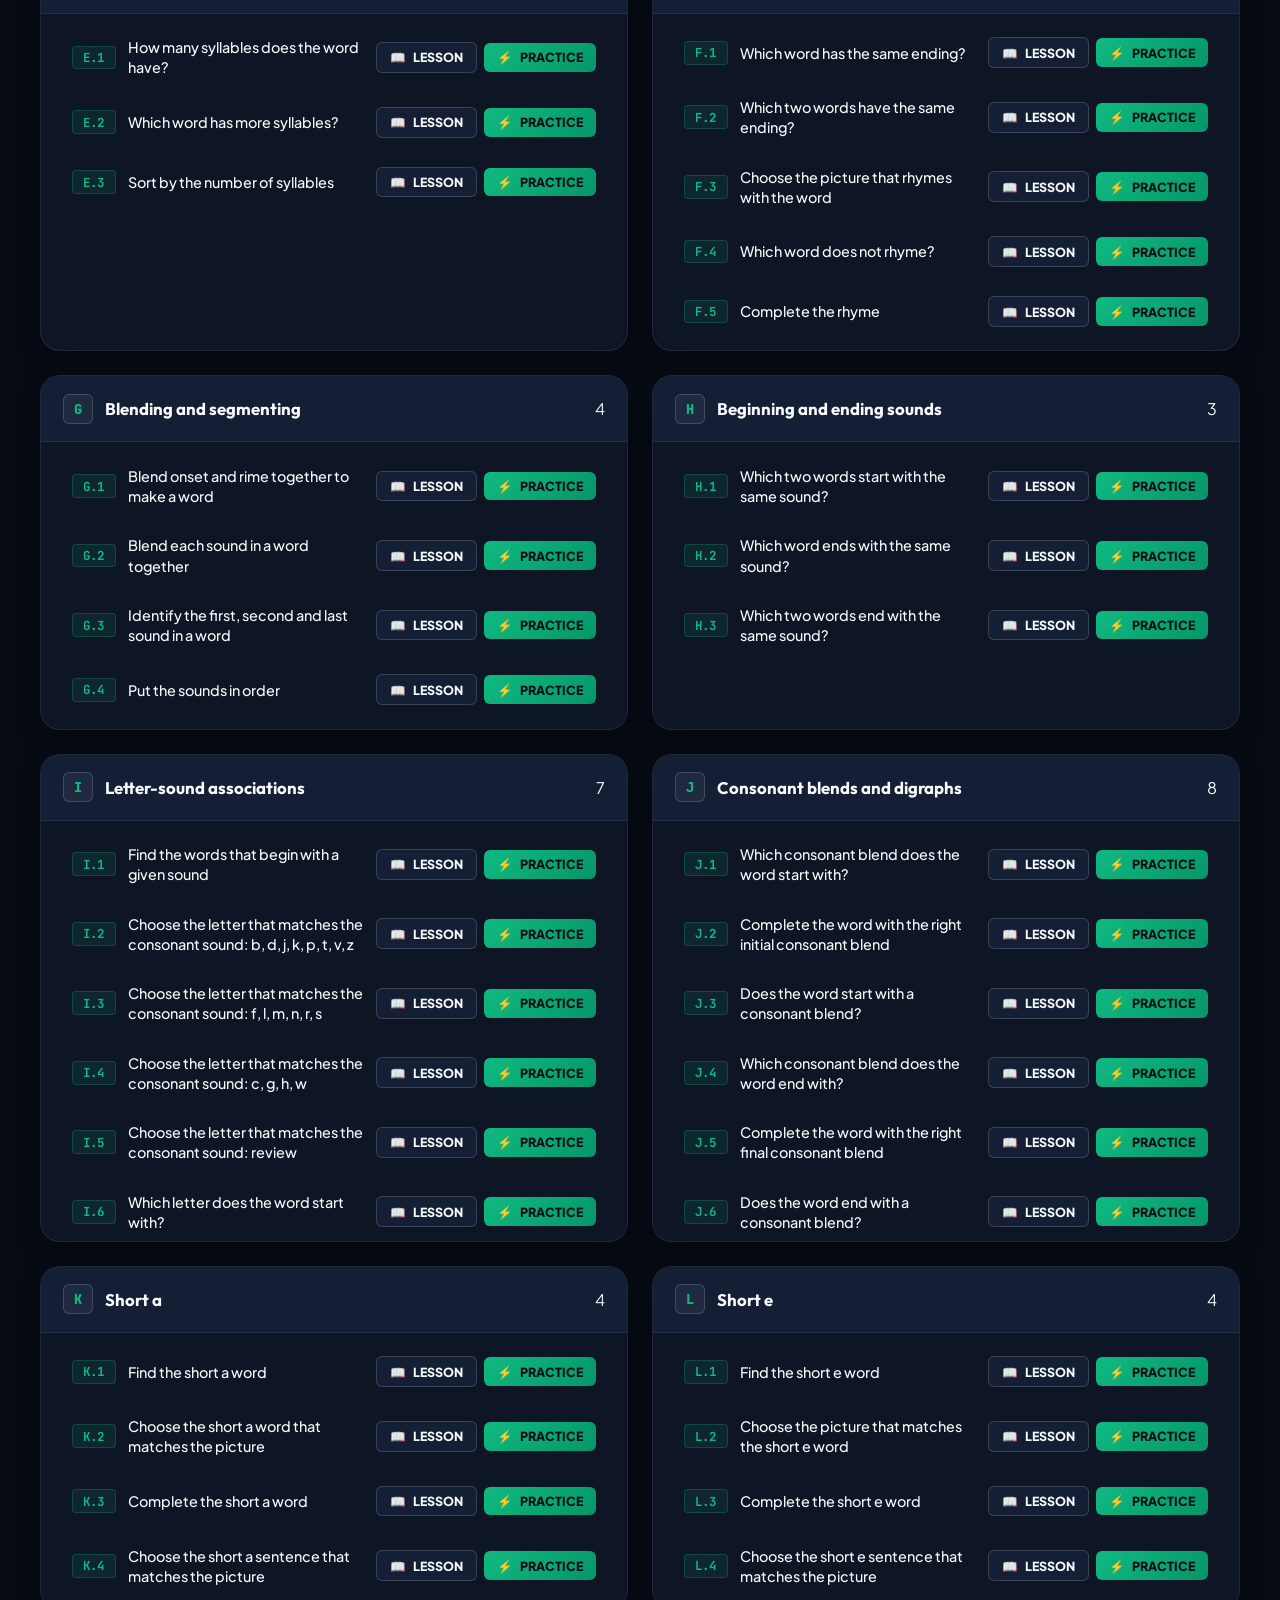
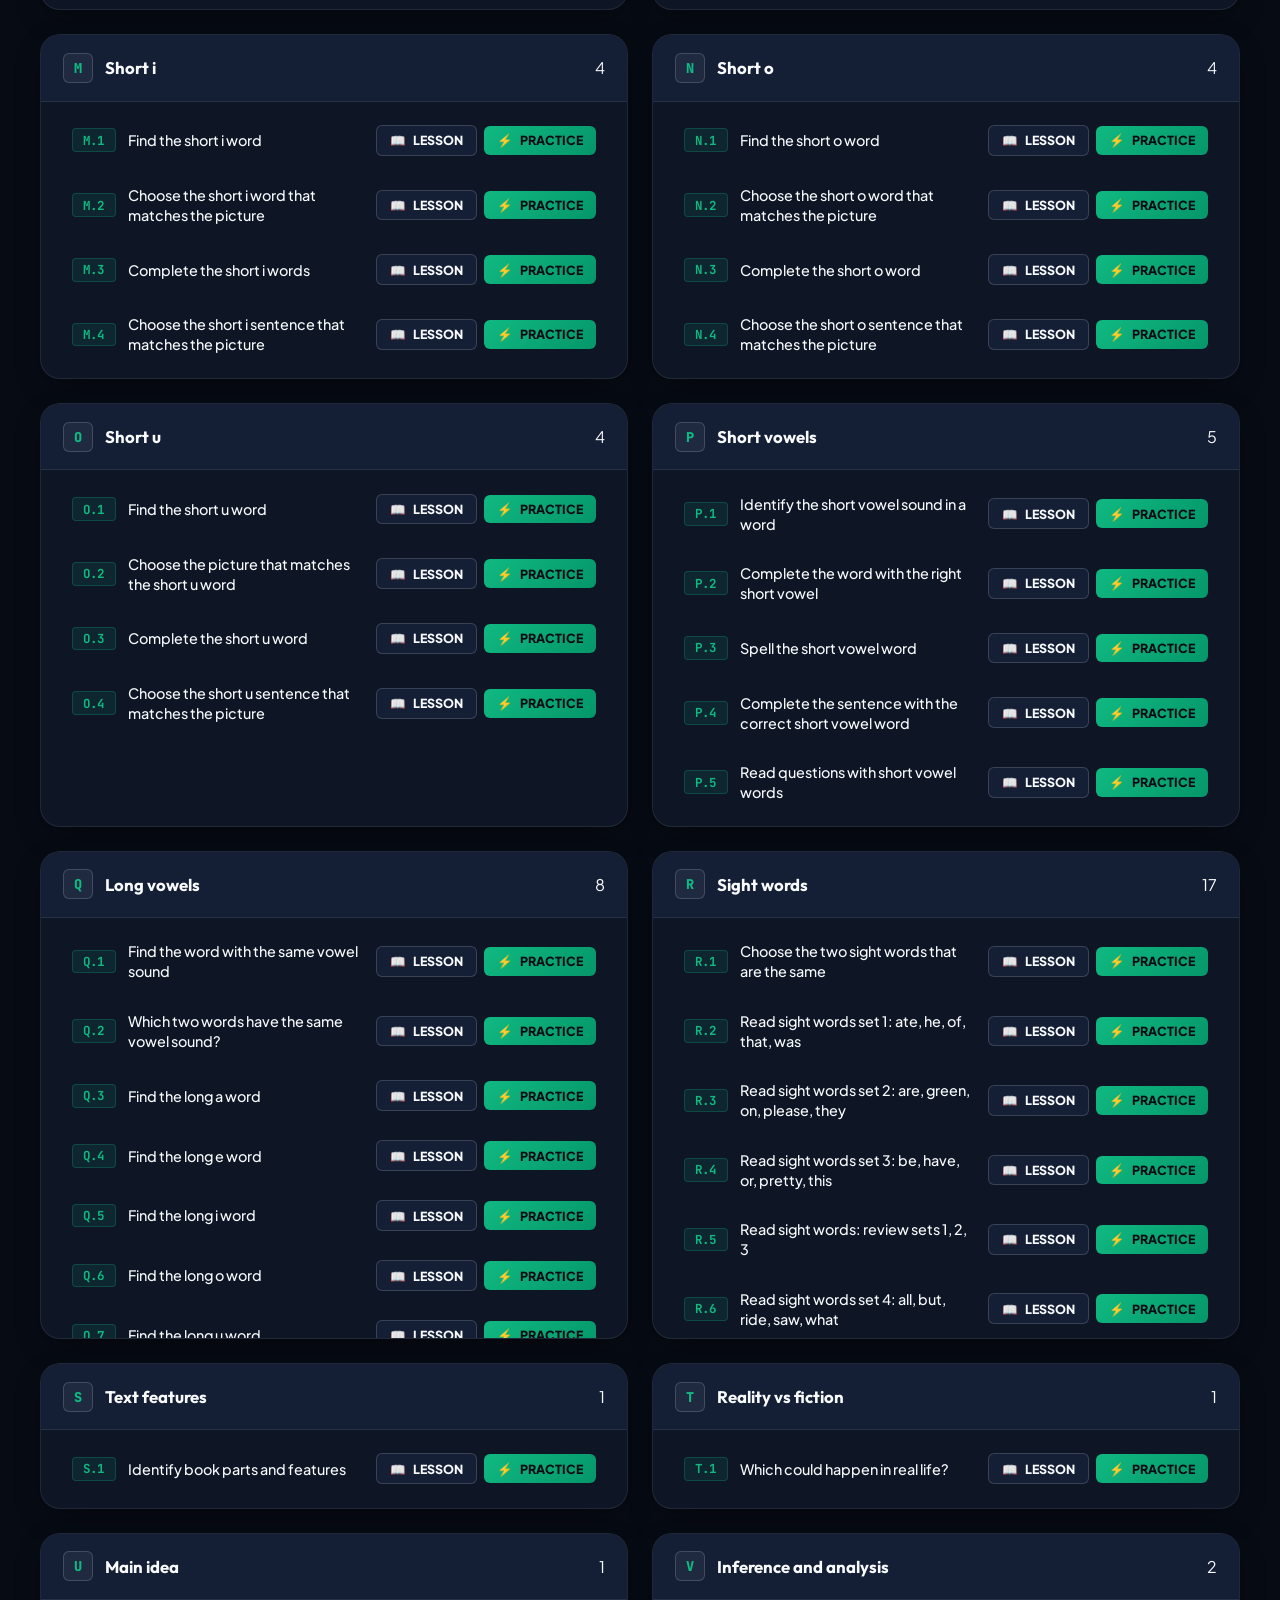
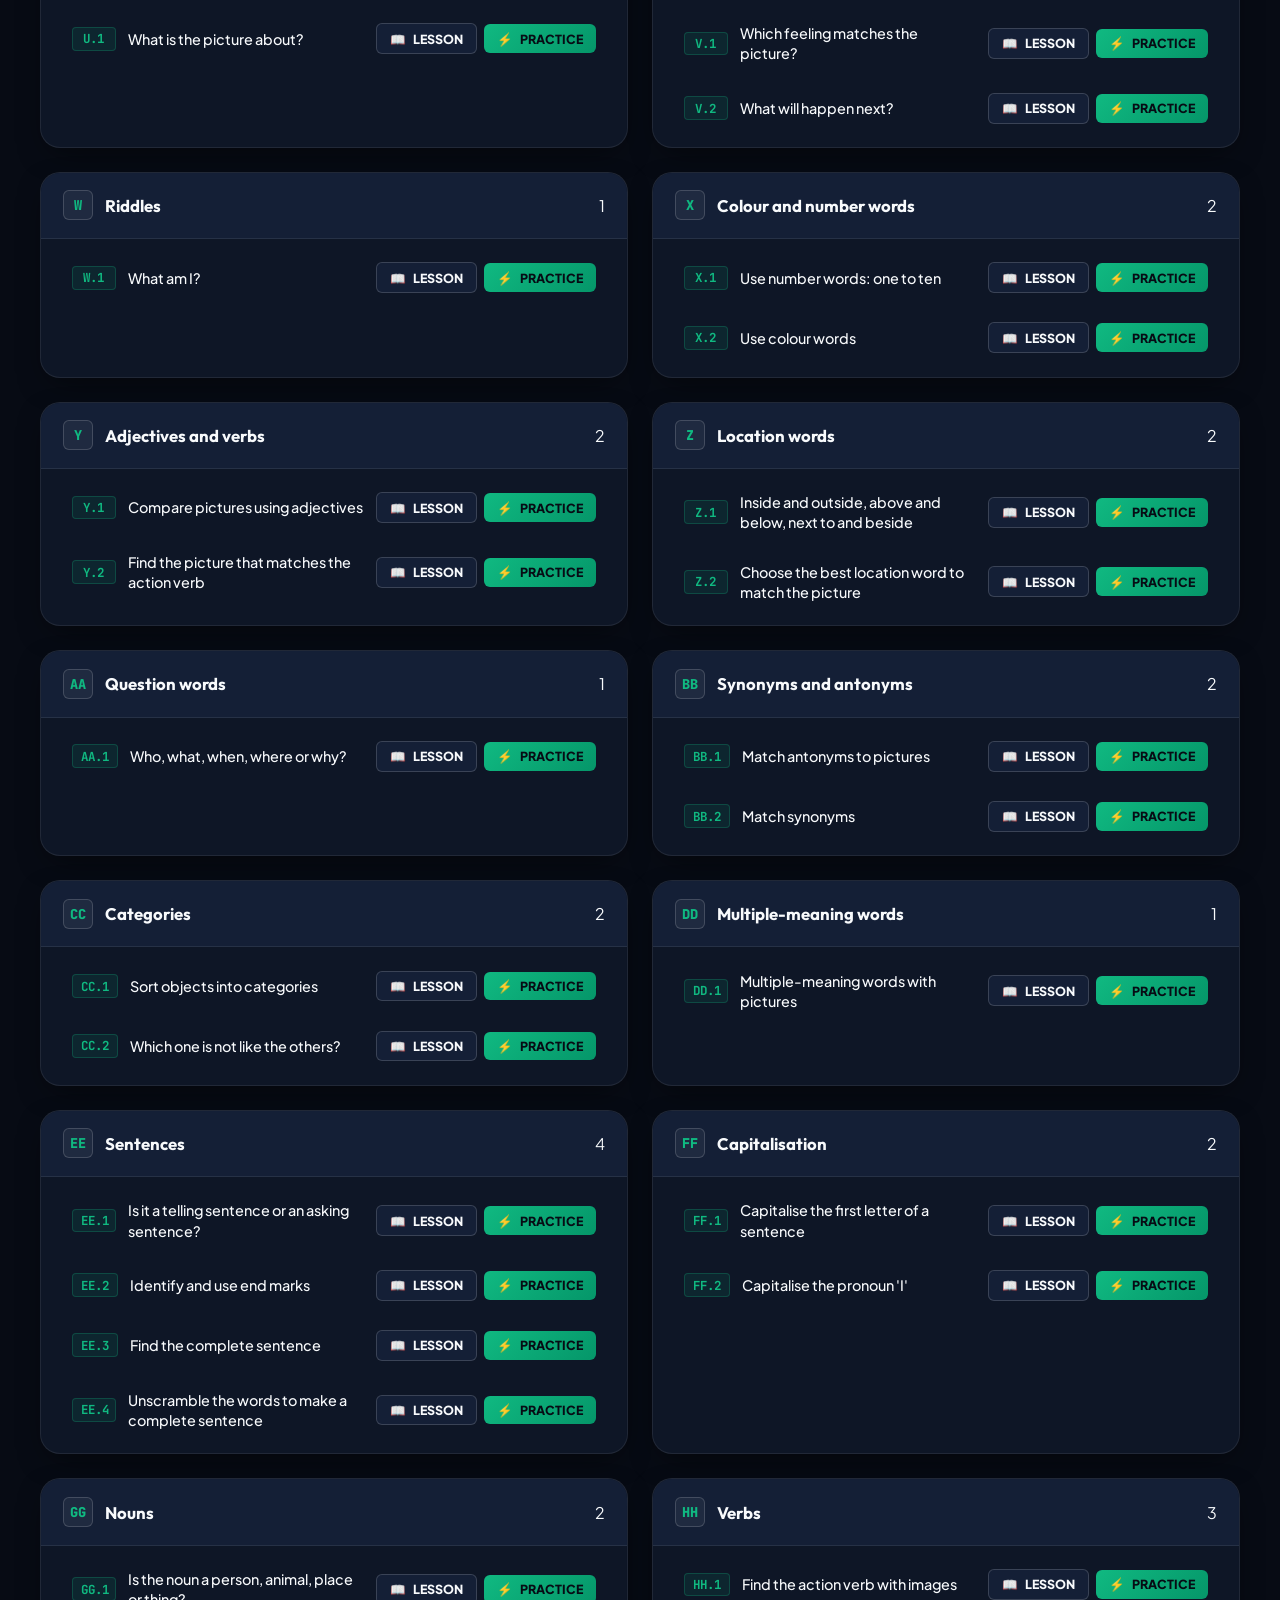
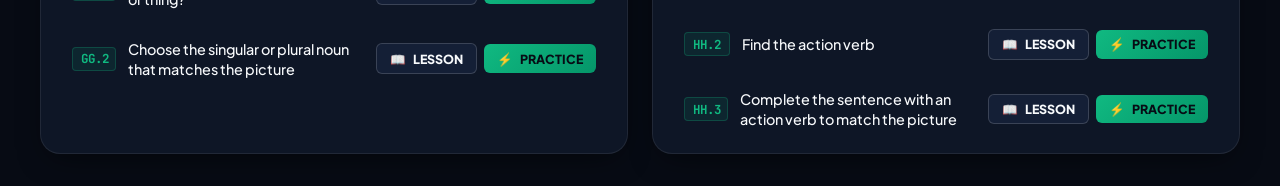
==== commit d491a61b: "Update branding to Rania Classroom: index.html" ====
--- a/index.html
+++ b/index.html
@@ -3,7 +3,7 @@
 <head>
   <meta charset="UTF-8">
   <meta name="viewport" content="width=device-width, initial-scale=1.0">
-  <title>IXL UK English — Interactive Learning Cockpit</title>
+  <title>Rania Classroom — UK English Learning Portal</title>
   
   <!-- Fonts -->
   <link rel="preconnect" href="https://fonts.googleapis.com">
@@ -24,10 +24,10 @@
     <!-- Top Row: Brand, Nav Modules, Search & Tools -->
     <div class="header-top-row">
       <a href="#" class="brand-wrapper" onclick="window.app.switchTab('curriculum'); return false;">
-        <div class="brand-icon">IXL</div>
+        <div class="brand-icon">RC</div>
         <div class="brand-title-group">
-          <h1>IXL ENGLISH UK</h1>
-          <span>NATIONAL CURRICULUM COCKPIT</span>
+          <h1>RANIA CLASSROOM</h1>
+          <span>UK ENGLISH CURRICULUM PORTAL</span>
         </div>
       </a>
 
